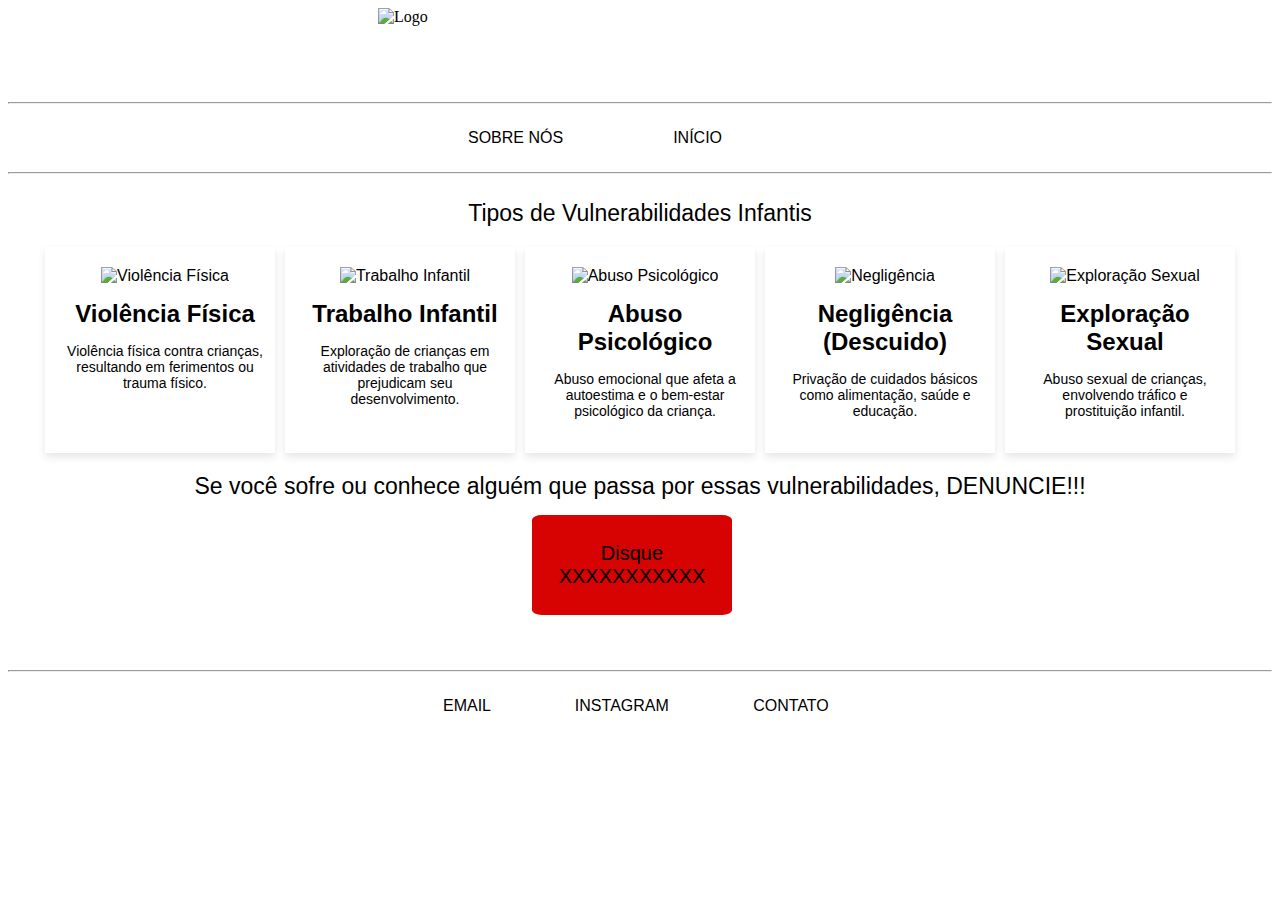
==== indexdenuncia.html @ d5b47231 "Add files via upload" ====
<!DOCTYPE html>
<html lang="en">
<head>
    <meta charset="UTF-8">
    <meta name="viewport" content="width=device-width, initial-scale=1.0">
    <link rel="stylesheet" href="styledenuncia.css">
    <title>SORRISO SOLIDÁRIO</title>
</head>
<body>
    <header>
        
        <img id="logo" src="C:\Users\THAISEVILLASOUZA\Downloads\Colorful and Cute Kids Playground Logo (2024 x 868 px).png" alt="Logo">
    </header>
    <hr>
    <nav>
        <a href="#about">SOBRE NÓS</a>
        <a href="">INÍCIO</a>
        </div>
    </nav>
<hr>
    <h1>Tipos de Vulnerabilidades Infantis</h1>

    <div class="container">
        <div class="card">
            <img src="C:\Users\THAISEVILLASOUZA\Downloads\11.jpg" alt="Violência Física">
            <h2>Violência Física</h2>
            <p>Violência física contra crianças, resultando em ferimentos ou trauma físico.</p>
        </div>

        <div class="card">
            <img src="C:\Users\THAISEVILLASOUZA\Downloads\12.jpg" alt="Trabalho Infantil">
            <h2>Trabalho Infantil</h2>
            <p>Exploração de crianças em atividades de trabalho que prejudicam seu desenvolvimento.</p>
        </div>

        <div class="card">
            <img src="C:\Users\THAISEVILLASOUZA\Downloads\10.jpg" alt="Abuso Psicológico">
            <h2>Abuso Psicológico</h2>
            <p>Abuso emocional que afeta a autoestima e o bem-estar psicológico da criança.</p>
        </div>

        <div class="card">
            <img src="C:\Users\THAISEVILLASOUZA\Downloads\9.jpg" alt="Negligência">
            <h2>Negligência (Descuido)</h2>
            <p>Privação de cuidados básicos como alimentação, saúde e educação.</p>
        </div>

        <div class="card">
            <img src="C:\Users\THAISEVILLASOUZA\Downloads\Colorful and Cute Kids Playground Logo.jpg" alt="Exploração Sexual">
            <h2>Exploração Sexual</h2>
            <p>Abuso sexual de crianças, envolvendo tráfico e prostituição infantil.</p>
        </div>

      
    </div>

    <div class="denuncia">
        <h1>Se você sofre ou conhece alguém que passa por essas vulnerabilidades, DENUNCIE!!!</h1>
        <h1 class="disque"><button>Disque XXXXXXXXXXX</button></h1>
    </div>
</body>
<hr>
<footer>
    EMAIL        INSTAGRAM      CONTATO
</footer>
</html>
---- styledenuncia.css ----
#logo {
    margin-top: -1%;
    margin-bottom: -5%;
    height: 200px;
    margin-left: 370px;
  
  }
  h1 {
      font-family: "Karla", "Helvetica Neue", sans-serif;
      text-align: center;
      font-size: 23px;
      margin: 10px 0;
      font-weight: normal;
    
    }
    header{
      margin-bottom: 6%;
    }
  
    nav{
      display: flex;
      margin-left: 450px;
    }
    nav a{
    
      color: rgb(0, 0, 0); 
      display: inline-flex;
      padding-left: 10px;
      margin-right: 100px;
      text-decoration: #333;
      font-family: "Karla", "Helvetica Neue", sans-serif;
    
    }
    hr{
      margin-top: 2%;
      margin-bottom: 2%;
    }
    .container {
      display: flex;
      justify-content: space-around;
      flex-wrap: wrap;
      max-width: 1200px;
      margin: 20px auto;
    }
    .card {
      background-color: #fff;
      box-shadow: 0 4px 8px rgba(0, 0, 0, 0.1);
      width: 200px;
      padding: 20px;
      text-align: center;
      transition: transform 0.3s;
      padding-right: 10px;
      font-family: "Karla", "Helvetica Neue", sans-serif;
  
  }
  .card:hover {
      transform: scale(1.05);
  }
  .card img {
      width: 80px;
      height: 80px;
  }
  .card h2 {
      color: #000000;
      margin: 15px 0;
      font-family: "Karla", "Helvetica Neue", sans-serif;
    
  }
  .card p {
      color: #000000;
      font-size: 14px;
      font-family: "Karla", "Helvetica Neue", sans-serif;
    
  }
  
  .disque{
    display: flex;
    margin-top: 15px;
    margin-left: 510px;
    font-family: "Karla", "Helvetica Neue", sans-serif;
    
  }
  
  button{
    background-color: rgb(215, 3, 3);
    color:rgb(0, 0, 0);
    border-radius: 5%;
    width:200px;
    height: 100px;
    border: none;
    border-style: none;
    font-size: 20px;
    margin-left: 14px;
    margin-bottom: 30px;
  }
  footer{
    display: flex;
    margin-left: 435px;
  word-spacing: 80px;
  font-family: "Karla", "Helvetica Neue", sans-serif;
  margin-bottom: 30px;
  }
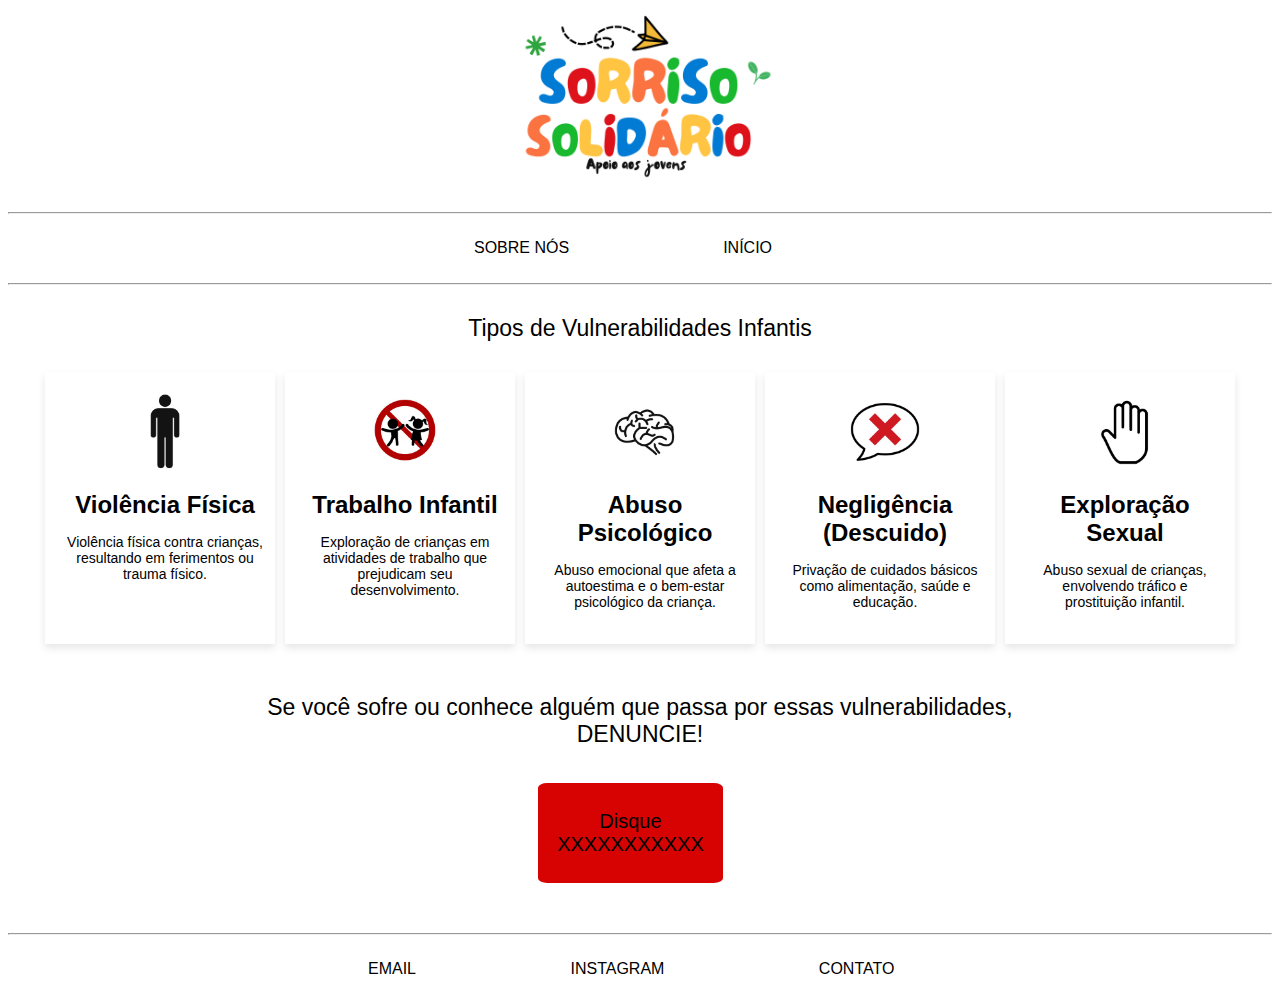
==== commit c3ee8cf6: "Atualizações" ====
--- a/indexdenuncia.html
+++ b/indexdenuncia.html
@@ -1,20 +1,22 @@
 <!DOCTYPE html>
-<html lang="en">
+<html lang="pt-BR">
 <head>
     <meta charset="UTF-8">
     <meta name="viewport" content="width=device-width, initial-scale=1.0">
     <link rel="stylesheet" href="styledenuncia.css">
+    <link rel="stylesheet" href="footer.css">
+    <link rel="icon" href="img/icon quebra cabeça.png" type="image/x-icon">
     <title>SORRISO SOLIDÁRIO</title>
 </head>
 <body>
     <header>
         
-        <img id="logo" src="C:\Users\THAISEVILLASOUZA\Downloads\Colorful and Cute Kids Playground Logo (2024 x 868 px).png" alt="Logo">
+        <img id="logo" src="./img/Colorful and Cute Kids Playground Logo (2024 x 868 px).png" alt="Logo">
     </header>
     <hr>
-    <nav>
-        <a href="#about">SOBRE NÓS</a>
-        <a href="">INÍCIO</a>
+    <nav id="navegador">
+        <a href="indexcrian.html #h24">SOBRE NÓS</a>
+        <a href="indexcrian.html">INÍCIO</a>
         </div>
     </nav>
 <hr>
@@ -22,31 +24,31 @@
 
     <div class="container">
         <div class="card">
-            <img src="C:\Users\THAISEVILLASOUZA\Downloads\11.jpg" alt="Violência Física">
+            <img src="./img/11.jpg" alt="Violência Física">
             <h2>Violência Física</h2>
             <p>Violência física contra crianças, resultando em ferimentos ou trauma físico.</p>
         </div>
 
         <div class="card">
-            <img src="C:\Users\THAISEVILLASOUZA\Downloads\12.jpg" alt="Trabalho Infantil">
+            <img src="./img/12.jpg" alt="Trabalho Infantil">
             <h2>Trabalho Infantil</h2>
             <p>Exploração de crianças em atividades de trabalho que prejudicam seu desenvolvimento.</p>
         </div>
 
         <div class="card">
-            <img src="C:\Users\THAISEVILLASOUZA\Downloads\10.jpg" alt="Abuso Psicológico">
+            <img src="img/10.jpg" alt="Abuso Psicológico">
             <h2>Abuso Psicológico</h2>
             <p>Abuso emocional que afeta a autoestima e o bem-estar psicológico da criança.</p>
         </div>
 
         <div class="card">
-            <img src="C:\Users\THAISEVILLASOUZA\Downloads\9.jpg" alt="Negligência">
+            <img src="img/9.jpg" alt="Negligência">
             <h2>Negligência (Descuido)</h2>
             <p>Privação de cuidados básicos como alimentação, saúde e educação.</p>
         </div>
 
         <div class="card">
-            <img src="C:\Users\THAISEVILLASOUZA\Downloads\Colorful and Cute Kids Playground Logo.jpg" alt="Exploração Sexual">
+            <img src="img/Colorful and Cute Kids Playground Logo.jpg" alt="Exploração Sexual">
             <h2>Exploração Sexual</h2>
             <p>Abuso sexual de crianças, envolvendo tráfico e prostituição infantil.</p>
         </div>
@@ -55,12 +57,16 @@
     </div>
 
     <div class="denuncia">
-        <h1>Se você sofre ou conhece alguém que passa por essas vulnerabilidades, DENUNCIE!!!</h1>
+        <h1 id="h12">Se você sofre ou conhece alguém que passa por essas vulnerabilidades,<br> DENUNCIE!</h1>
         <h1 class="disque"><button>Disque XXXXXXXXXXX</button></h1>
     </div>
 </body>
 <hr>
 <footer>
-    EMAIL        INSTAGRAM      CONTATO
+    <nav>
+        <a href="mailto:sorrisosolidario.apoioaosjovens@gmail.com" class="nav-item">EMAIL</a>
+        <a href="https://www.instagram.com/solidario_sorriso?igsh=azNrMW9tMzZ4enA3&utm_source=qr" class="nav-item">INSTAGRAM</a>
+        <a href="..." class="nav-item">CONTATO</a>
+    </nav>
 </footer>
 </html>--- a/styledenuncia.css
+++ b/styledenuncia.css
@@ -2,7 +2,7 @@
     margin-top: -1%;
     margin-bottom: -5%;
     height: 200px;
-    margin-left: 370px;
+    margin-left: 395px;
   
   }
   h1 {
@@ -11,24 +11,29 @@
       font-size: 23px;
       margin: 10px 0;
       font-weight: normal;
+      margin-top: 30px;
+      margin-bottom: 30px;
     
     }
     header{
       margin-bottom: 6%;
     }
-  
+  /*
     nav{
       display: flex;
       margin-left: 450px;
+    }*/
+    #navegador{
+      margin-left: 25%;
     }
-    nav a{
-    
+    #navegador a{
+  
       color: rgb(0, 0, 0); 
       display: inline-flex;
-      padding-left: 10px;
-      margin-right: 100px;
+      padding-left: 150px;
+      margin-right: 0px;
       text-decoration: #333;
-      font-family: "Karla", "Helvetica Neue", sans-serif;
+      font-family:  "Karla", "Helvetica Neue", sans-serif;
     
     }
     hr{
@@ -41,6 +46,7 @@
       flex-wrap: wrap;
       max-width: 1200px;
       margin: 20px auto;
+  
     }
     .card {
       background-color: #fff;
@@ -80,23 +86,22 @@
     font-family: "Karla", "Helvetica Neue", sans-serif;
     
   }
+.denuncia{
+    margin-top: 50px;
+}
   
   button{
     background-color: rgb(215, 3, 3);
     color:rgb(0, 0, 0);
     border-radius: 5%;
-    width:200px;
+    width:185px;
     height: 100px;
     border: none;
     border-style: none;
     font-size: 20px;
-    margin-left: 14px;
-    margin-bottom: 30px;
+    margin-left: 20px;
+    margin-bottom: 20px;
+    margin-top: 5px;
   }
-  footer{
-    display: flex;
-    margin-left: 435px;
-  word-spacing: 80px;
-  font-family: "Karla", "Helvetica Neue", sans-serif;
-  margin-bottom: 30px;
-  }+
+  --- a/footer.css
+++ b/footer.css
@@ -0,0 +1,19 @@
+footer{
+    display: flex;
+    margin-left: 210px;
+    font-family: "Karla", "Helvetica Neue", sans-serif;
+    margin-bottom: 30px;
+}
+
+footer nav a{
+    color: rgb(0, 0, 0);
+    display: inline-flex;
+    padding-left: 150px;
+    margin-right: 0px;
+    text-decoration: #333;
+    font-family: "Karla", "Helvetica Neue", sans-serif;
+}
+
+footer nac .nav-item:hover {
+    color: #f4511e
+}